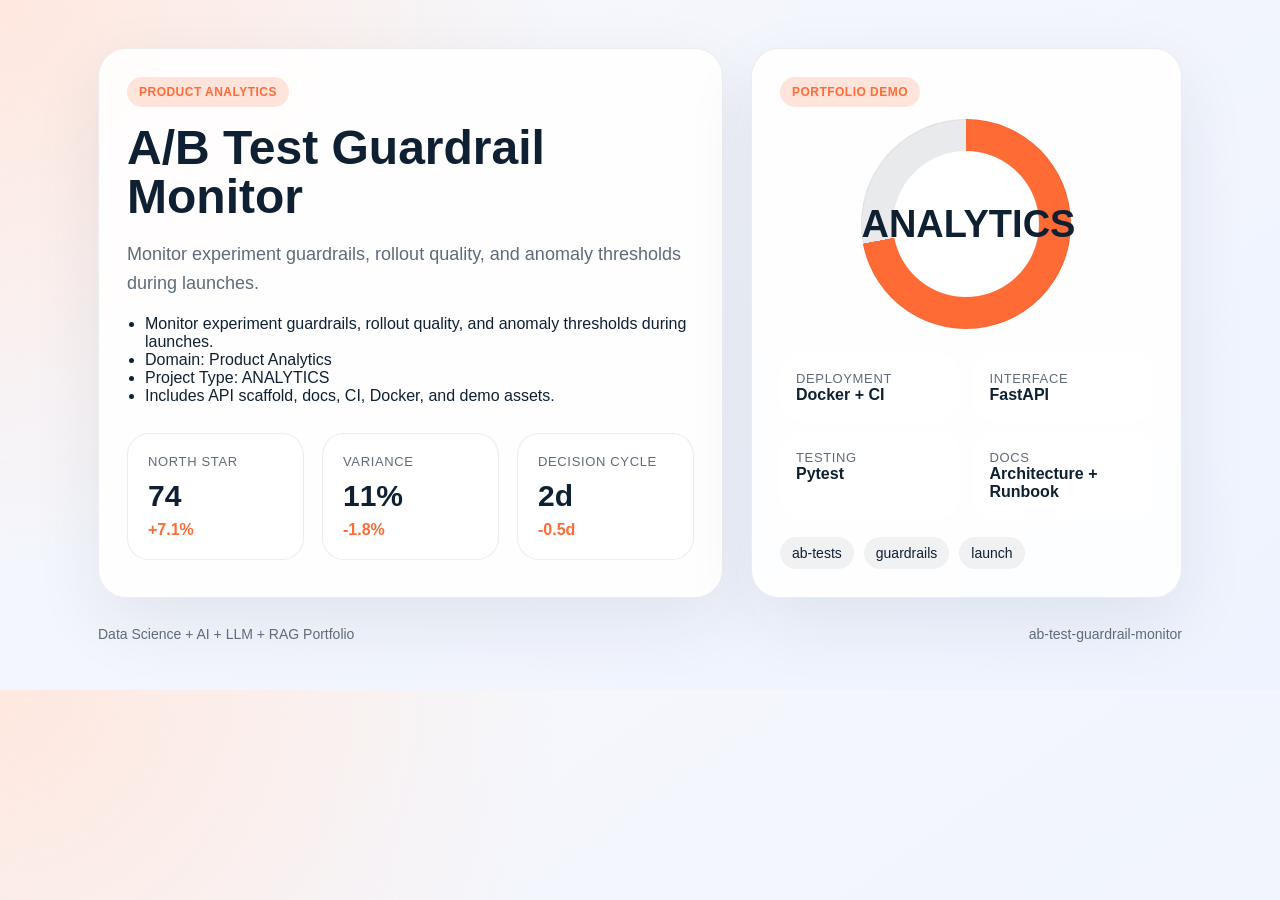
==== demo/index.html @ 271ed6df "Publish production-ready portfolio project" ====
<!doctype html>
        <html lang="en">
        <head>
          <meta charset="utf-8">
          <meta name="viewport" content="width=device-width, initial-scale=1">
          <title>A/B Test Guardrail Monitor</title>
          <style>
            :root {
              --accent: #ff6b35;
              --ink: #102033;
              --muted: #5f6b7a;
              --card: rgba(255,255,255,0.88);
              --bg-1: #f7f8fb;
              --bg-2: #eef3ff;
            }
            * { box-sizing: border-box; }
            body {
              margin: 0;
              font-family: "Avenir Next", "Segoe UI", sans-serif;
              color: var(--ink);
              background:
                radial-gradient(circle at top left, color-mix(in srgb, var(--accent) 16%, white), transparent 38%),
                linear-gradient(145deg, var(--bg-1), var(--bg-2));
            }
            main {
              max-width: 1180px;
              margin: 0 auto;
              padding: 48px;
            }
            .hero {
              display: grid;
              grid-template-columns: 1.45fr 1fr;
              gap: 28px;
              align-items: stretch;
            }
            .panel {
              background: var(--card);
              border: 1px solid rgba(16, 32, 51, 0.08);
              border-radius: 28px;
              padding: 28px;
              box-shadow: 0 24px 70px rgba(16, 32, 51, 0.08);
            }
            .eyebrow {
              display: inline-flex;
              padding: 8px 12px;
              border-radius: 999px;
              background: color-mix(in srgb, var(--accent) 18%, white);
              color: var(--accent);
              font-weight: 700;
              letter-spacing: 0.04em;
              text-transform: uppercase;
              font-size: 12px;
            }
            h1 {
              font-size: 48px;
              line-height: 1.03;
              margin: 16px 0 18px;
            }
            p {
              color: var(--muted);
              font-size: 18px;
              line-height: 1.6;
              margin: 0 0 18px;
            }
            ul {
              margin: 18px 0 0;
              padding-left: 18px;
              color: var(--ink);
            }
            .cards {
              display: grid;
              grid-template-columns: repeat(3, 1fr);
              gap: 18px;
              margin-top: 28px;
            }
            .card {
              background: white;
              border-radius: 22px;
              padding: 20px;
              border: 1px solid rgba(16, 32, 51, 0.08);
            }
            .card span, .meta span {
              display: block;
              color: var(--muted);
              font-size: 13px;
              text-transform: uppercase;
              letter-spacing: 0.05em;
            }
            .card strong {
              display: block;
              font-size: 30px;
              margin: 10px 0 8px;
            }
            .card em {
              color: var(--accent);
              font-style: normal;
              font-weight: 700;
            }
            .visual {
              min-height: 100%;
              display: flex;
              flex-direction: column;
              justify-content: space-between;
            }
            .ring {
              width: 210px;
              height: 210px;
              margin: 12px auto 26px;
              border-radius: 50%;
              background:
                radial-gradient(circle closest-side, white 69%, transparent 70%),
                conic-gradient(var(--accent) 0 72%, rgba(16, 32, 51, 0.09) 72% 100%);
              display: grid;
              place-items: center;
              box-shadow: inset 0 0 0 1px rgba(16, 32, 51, 0.05);
            }
            .ring strong {
              font-size: 38px;
            }
            .meta {
              display: grid;
              grid-template-columns: repeat(2, 1fr);
              gap: 14px;
            }
            .meta article {
              background: white;
              border-radius: 18px;
              padding: 16px;
            }
            .tag-list {
              display: flex;
              flex-wrap: wrap;
              gap: 10px;
              list-style: none;
              padding: 0;
              margin: 20px 0 0;
            }
            .tag-list li {
              padding: 8px 12px;
              border-radius: 999px;
              background: rgba(16, 32, 51, 0.06);
              font-size: 14px;
            }
            .footer {
              margin-top: 28px;
              display: flex;
              justify-content: space-between;
              color: var(--muted);
              font-size: 14px;
            }
          </style>
        </head>
        <body>
          <main>
            <section class="hero">
              <div class="panel">
                <span class="eyebrow">Product Analytics</span>
                <h1>A/B Test Guardrail Monitor</h1>
                <p>Monitor experiment guardrails, rollout quality, and anomaly thresholds during launches.</p>
                <ul>
                  <li>Monitor experiment guardrails, rollout quality, and anomaly thresholds during launches.</li><li>Domain: Product Analytics</li><li>Project Type: ANALYTICS</li><li>Includes API scaffold, docs, CI, Docker, and demo assets.</li>
                </ul>
                <div class="cards">
                  <article class='card'><span>North Star</span><strong>74</strong><em>+7.1%</em></article>
<article class='card'><span>Variance</span><strong>11%</strong><em>-1.8%</em></article>
<article class='card'><span>Decision Cycle</span><strong>2d</strong><em>-0.5d</em></article>
                </div>
              </div>
              <div class="panel visual">
                <div>
                  <span class="eyebrow">Portfolio Demo</span>
                  <div class="ring"><strong>ANALYTICS</strong></div>
                </div>
                <div class="meta">
                  <article><span>Deployment</span><strong>Docker + CI</strong></article>
                  <article><span>Interface</span><strong>FastAPI</strong></article>
                  <article><span>Testing</span><strong>Pytest</strong></article>
                  <article><span>Docs</span><strong>Architecture + Runbook</strong></article>
                </div>
                <ul class="tag-list"><li>ab-tests</li><li>guardrails</li><li>launch</li></ul>
              </div>
            </section>
            <div class="footer">
              <span>Data Science + AI + LLM + RAG Portfolio</span>
              <span>ab-test-guardrail-monitor</span>
            </div>
          </main>
        </body>
        </html>
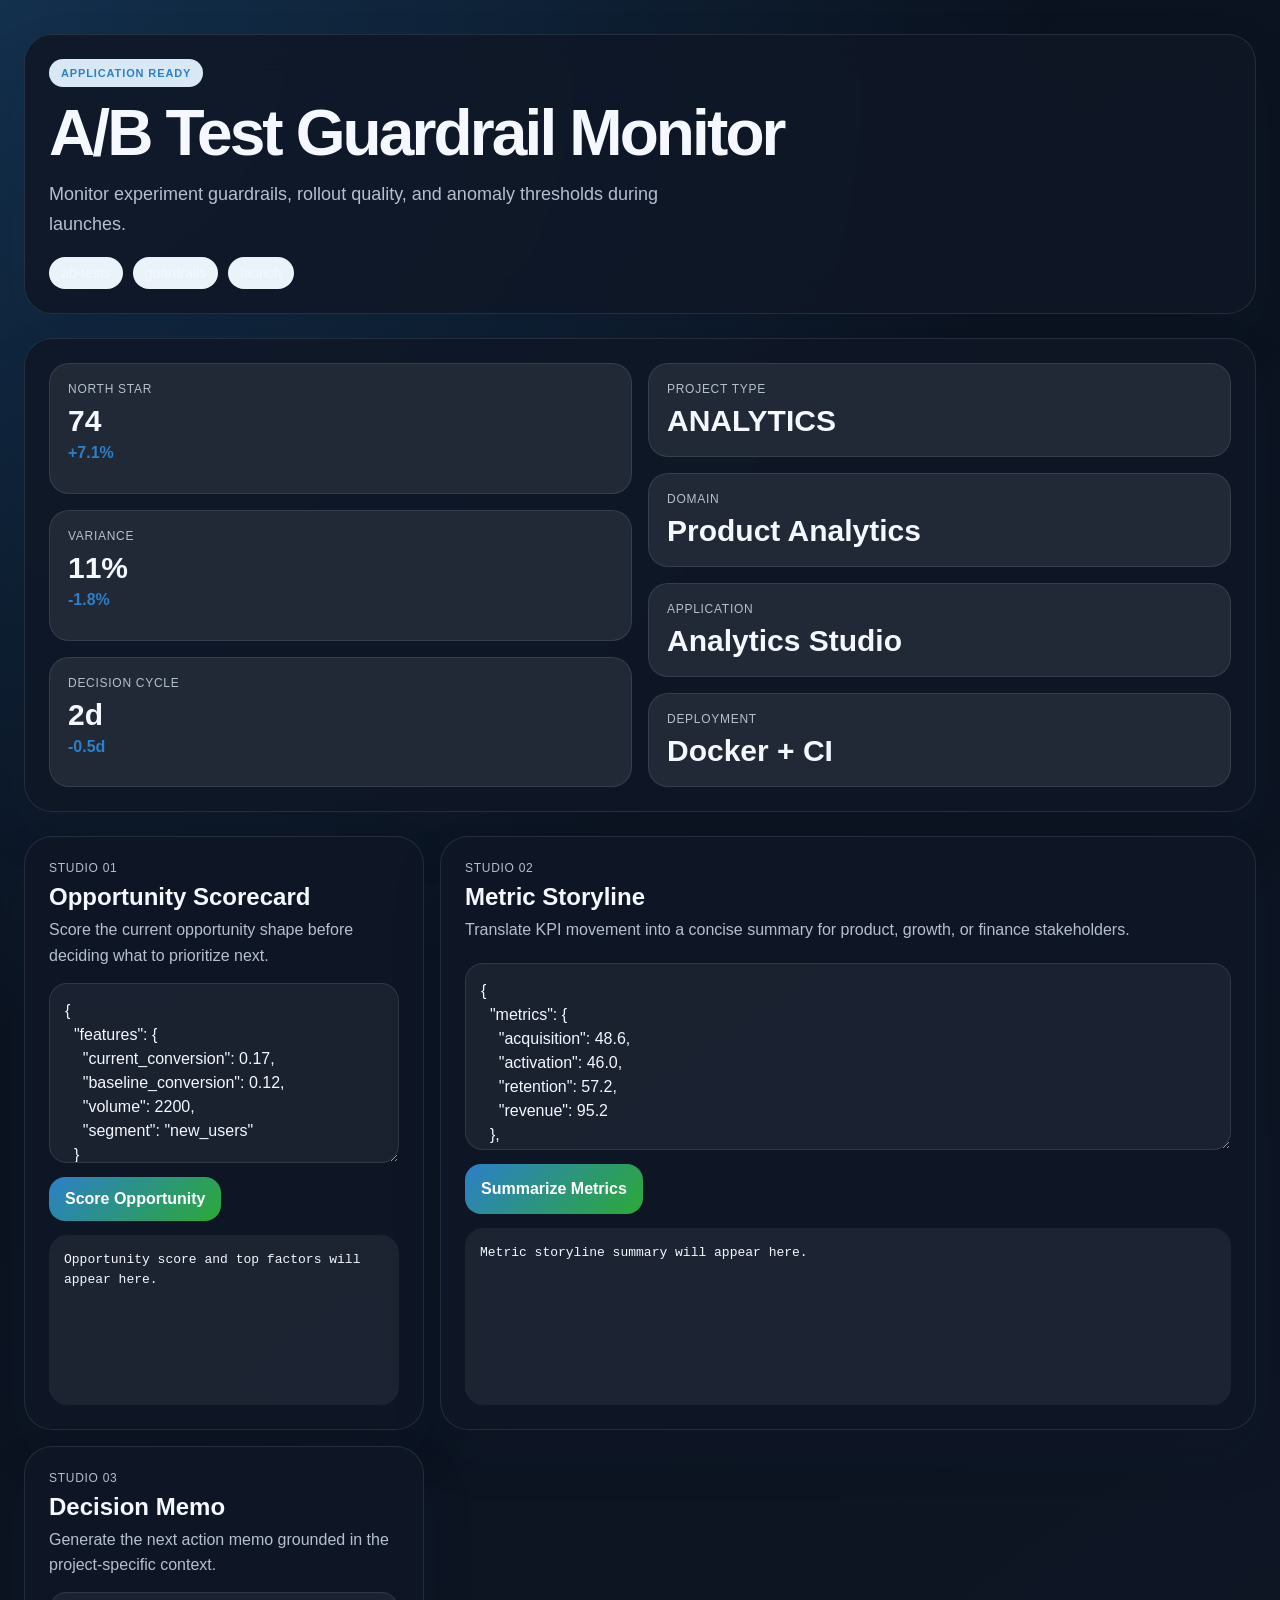
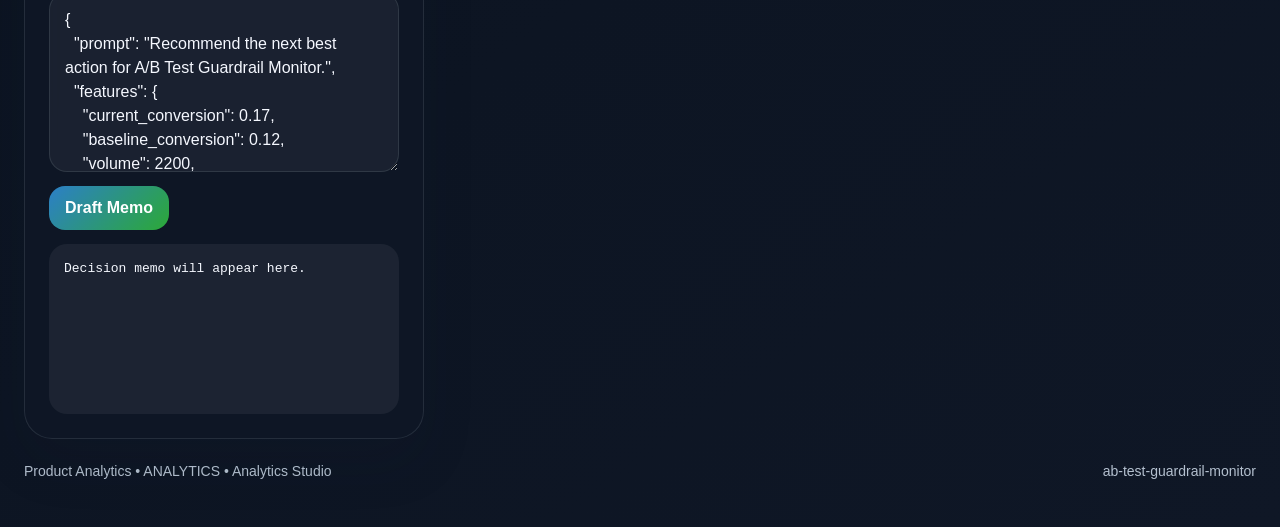
==== commit 17405457: "Publish production-ready portfolio project" ====
--- a/demo/index.html
+++ b/demo/index.html
@@ -5,186 +5,108 @@
           <meta charset="utf-8">
           <meta name="viewport" content="width=device-width, initial-scale=1">
           <title>A/B Test Guardrail Monitor</title>
-          <style>
-            :root {
-              --accent: #ff6b35;
-              --ink: #102033;
-              --muted: #5f6b7a;
-              --card: rgba(255,255,255,0.88);
-              --bg-1: #f7f8fb;
-              --bg-2: #eef3ff;
-            }
-            * { box-sizing: border-box; }
-            body {
-              margin: 0;
-              font-family: "Avenir Next", "Segoe UI", sans-serif;
-              color: var(--ink);
-              background:
-                radial-gradient(circle at top left, color-mix(in srgb, var(--accent) 16%, white), transparent 38%),
-                linear-gradient(145deg, var(--bg-1), var(--bg-2));
-            }
-            main {
-              max-width: 1180px;
-              margin: 0 auto;
-              padding: 48px;
-            }
-            .hero {
-              display: grid;
-              grid-template-columns: 1.45fr 1fr;
-              gap: 28px;
-              align-items: stretch;
-            }
-            .panel {
-              background: var(--card);
-              border: 1px solid rgba(16, 32, 51, 0.08);
-              border-radius: 28px;
-              padding: 28px;
-              box-shadow: 0 24px 70px rgba(16, 32, 51, 0.08);
-            }
-            .eyebrow {
-              display: inline-flex;
-              padding: 8px 12px;
-              border-radius: 999px;
-              background: color-mix(in srgb, var(--accent) 18%, white);
-              color: var(--accent);
-              font-weight: 700;
-              letter-spacing: 0.04em;
-              text-transform: uppercase;
-              font-size: 12px;
-            }
-            h1 {
-              font-size: 48px;
-              line-height: 1.03;
-              margin: 16px 0 18px;
-            }
-            p {
-              color: var(--muted);
-              font-size: 18px;
-              line-height: 1.6;
-              margin: 0 0 18px;
-            }
-            ul {
-              margin: 18px 0 0;
-              padding-left: 18px;
-              color: var(--ink);
-            }
-            .cards {
-              display: grid;
-              grid-template-columns: repeat(3, 1fr);
-              gap: 18px;
-              margin-top: 28px;
-            }
-            .card {
-              background: white;
-              border-radius: 22px;
-              padding: 20px;
-              border: 1px solid rgba(16, 32, 51, 0.08);
-            }
-            .card span, .meta span {
-              display: block;
-              color: var(--muted);
-              font-size: 13px;
-              text-transform: uppercase;
-              letter-spacing: 0.05em;
-            }
-            .card strong {
-              display: block;
-              font-size: 30px;
-              margin: 10px 0 8px;
-            }
-            .card em {
-              color: var(--accent);
-              font-style: normal;
-              font-weight: 700;
-            }
-            .visual {
-              min-height: 100%;
-              display: flex;
-              flex-direction: column;
-              justify-content: space-between;
-            }
-            .ring {
-              width: 210px;
-              height: 210px;
-              margin: 12px auto 26px;
-              border-radius: 50%;
-              background:
-                radial-gradient(circle closest-side, white 69%, transparent 70%),
-                conic-gradient(var(--accent) 0 72%, rgba(16, 32, 51, 0.09) 72% 100%);
-              display: grid;
-              place-items: center;
-              box-shadow: inset 0 0 0 1px rgba(16, 32, 51, 0.05);
-            }
-            .ring strong {
-              font-size: 38px;
-            }
-            .meta {
-              display: grid;
-              grid-template-columns: repeat(2, 1fr);
-              gap: 14px;
-            }
-            .meta article {
-              background: white;
-              border-radius: 18px;
-              padding: 16px;
-            }
-            .tag-list {
-              display: flex;
-              flex-wrap: wrap;
-              gap: 10px;
-              list-style: none;
-              padding: 0;
-              margin: 20px 0 0;
-            }
-            .tag-list li {
-              padding: 8px 12px;
-              border-radius: 999px;
-              background: rgba(16, 32, 51, 0.06);
-              font-size: 14px;
-            }
-            .footer {
-              margin-top: 28px;
-              display: flex;
-              justify-content: space-between;
-              color: var(--muted);
-              font-size: 14px;
-            }
-          </style>
+          <link rel="stylesheet" href="./styles.css">
         </head>
-        <body>
-          <main>
+        <body class="surface-ink">
+          <div class="page layout-stack eyebrow-solid headline-tall modules-3 hero-align-split">
             <section class="hero">
-              <div class="panel">
-                <span class="eyebrow">Product Analytics</span>
-                <h1>A/B Test Guardrail Monitor</h1>
-                <p>Monitor experiment guardrails, rollout quality, and anomaly thresholds during launches.</p>
-                <ul>
-                  <li>Monitor experiment guardrails, rollout quality, and anomaly thresholds during launches.</li><li>Domain: Product Analytics</li><li>Project Type: ANALYTICS</li><li>Includes API scaffold, docs, CI, Docker, and demo assets.</li>
+              <div class="panel hero-copy">
+                <span class="eyebrow" data-health>Analytics Studio</span>
+                <h1 id="project-title">A/B Test Guardrail Monitor</h1>
+                <p id="project-summary" class="lead">Monitor experiment guardrails, rollout quality, and anomaly thresholds during launches.</p>
+                <ul id="project-tags" class="tag-list">
+                  <li>ab-tests</li><li>guardrails</li><li>launch</li>
                 </ul>
-                <div class="cards">
+              </div>
+              <div class="panel hero-side">
+                <div class="metric-grid">
                   <article class='card'><span>North Star</span><strong>74</strong><em>+7.1%</em></article>
 <article class='card'><span>Variance</span><strong>11%</strong><em>-1.8%</em></article>
 <article class='card'><span>Decision Cycle</span><strong>2d</strong><em>-0.5d</em></article>
                 </div>
-              </div>
-              <div class="panel visual">
-                <div>
-                  <span class="eyebrow">Portfolio Demo</span>
-                  <div class="ring"><strong>ANALYTICS</strong></div>
+                <div class="mini-grid">
+                  <article class='mini-card'><span>Project Type</span><strong>ANALYTICS</strong></article><article class='mini-card'><span>Domain</span><strong>Product Analytics</strong></article><article class='mini-card'><span>Application</span><strong>Analytics Studio</strong></article><article class='mini-card'><span>Deployment</span><strong>Docker + CI</strong></article>
                 </div>
-                <div class="meta">
-                  <article><span>Deployment</span><strong>Docker + CI</strong></article>
-                  <article><span>Interface</span><strong>FastAPI</strong></article>
-                  <article><span>Testing</span><strong>Pytest</strong></article>
-                  <article><span>Docs</span><strong>Architecture + Runbook</strong></article>
-                </div>
-                <ul class="tag-list"><li>ab-tests</li><li>guardrails</li><li>launch</li></ul>
               </div>
             </section>
-            <div class="footer">
-              <span>Data Science + AI + LLM + RAG Portfolio</span>
+            <section class="app-grid">
+              <article class="panel module js-module span-normal">
+          <div class="module-header">
+            <span>Studio 01</span>
+            <h2>Opportunity Scorecard</h2>
+            <p>Score the current opportunity shape before deciding what to prioritize next.</p>
+          </div>
+          <textarea class="js-input">{
+  &quot;features&quot;: {
+    &quot;current_conversion&quot;: 0.17,
+    &quot;baseline_conversion&quot;: 0.12,
+    &quot;volume&quot;: 2200,
+    &quot;segment&quot;: &quot;new_users&quot;
+  }
+}</textarea>
+          <div class="button-row">
+            <button class="js-run" data-endpoint="/score" data-input-mode="json">Score Opportunity</button>
+          </div>
+          <pre class="js-output">Opportunity score and top factors will appear here.</pre>
+        </article>
+<article class="panel module js-module span-wide">
+          <div class="module-header">
+            <span>Studio 02</span>
+            <h2>Metric Storyline</h2>
+            <p>Translate KPI movement into a concise summary for product, growth, or finance stakeholders.</p>
+          </div>
+          <textarea class="js-input">{
+  &quot;metrics&quot;: {
+    &quot;acquisition&quot;: 48.6,
+    &quot;activation&quot;: 46.0,
+    &quot;retention&quot;: 57.2,
+    &quot;revenue&quot;: 95.2
+  },
+  &quot;baseline&quot;: {
+    &quot;acquisition&quot;: 44.71,
+    &quot;activation&quot;: 42.32,
+    &quot;retention&quot;: 52.62,
+    &quot;revenue&quot;: 87.58
+  }
+}</textarea>
+          <div class="button-row">
+            <button class="js-run" data-endpoint="/analyze" data-input-mode="json">Summarize Metrics</button>
+          </div>
+          <pre class="js-output">Metric storyline summary will appear here.</pre>
+        </article>
+<article class="panel module js-module span-normal">
+          <div class="module-header">
+            <span>Studio 03</span>
+            <h2>Decision Memo</h2>
+            <p>Generate the next action memo grounded in the project-specific context.</p>
+          </div>
+          <textarea class="js-input">{
+  &quot;prompt&quot;: &quot;Recommend the next best action for A/B Test Guardrail Monitor.&quot;,
+  &quot;features&quot;: {
+    &quot;current_conversion&quot;: 0.17,
+    &quot;baseline_conversion&quot;: 0.12,
+    &quot;volume&quot;: 2200,
+    &quot;segment&quot;: &quot;new_users&quot;
+  },
+  &quot;metrics&quot;: {
+    &quot;acquisition&quot;: 48.6,
+    &quot;activation&quot;: 46.0,
+    &quot;retention&quot;: 57.2,
+    &quot;revenue&quot;: 95.2
+  }
+}</textarea>
+          <div class="button-row">
+            <button class="js-run" data-endpoint="/recommend" data-input-mode="json">Draft Memo</button>
+          </div>
+          <pre class="js-output">Decision memo will appear here.</pre>
+        </article>
+            </section>
+            <footer class="footer">
+              <span>Product Analytics • ANALYTICS • Analytics Studio</span>
               <span>ab-test-guardrail-monitor</span>
-            </div>
-          </main>
+            </footer>
+          </div>
+          <script id="bootstrap-data" type="application/json">{"project": {"slug": "ab-test-guardrail-monitor", "title": "A/B Test Guardrail Monitor", "project_type": "analytics", "domain": "Product Analytics", "summary": "Monitor experiment guardrails, rollout quality, and anomaly thresholds during launches.", "tags": ["ab-tests", "guardrails", "launch"]}, "app_archetype": "studio", "ui_profile": {"layout": "stack", "surface": "ink", "font_stack": "\"Avenir Next\", \"Segoe UI\", sans-serif", "radius": 28, "shadow": 54, "eyebrow_style": "solid", "module_columns": 3, "hero_align": "split", "headline_mode": "tall"}, "app_modules": [{"label": "Studio 01", "title": "Opportunity Scorecard", "description": "Score the current opportunity shape before deciding what to prioritize next.", "endpoint": "/score", "input_mode": "json", "cta": "Score Opportunity", "prefill": "{\n  \"features\": {\n    \"current_conversion\": 0.17,\n    \"baseline_conversion\": 0.12,\n    \"volume\": 2200,\n    \"segment\": \"new_users\"\n  }\n}", "hint": "Opportunity score and top factors will appear here.", "span": "normal"}, {"label": "Studio 02", "title": "Metric Storyline", "description": "Translate KPI movement into a concise summary for product, growth, or finance stakeholders.", "endpoint": "/analyze", "input_mode": "json", "cta": "Summarize Metrics", "prefill": "{\n  \"metrics\": {\n    \"acquisition\": 48.6,\n    \"activation\": 46.0,\n    \"retention\": 57.2,\n    \"revenue\": 95.2\n  },\n  \"baseline\": {\n    \"acquisition\": 44.71,\n    \"activation\": 42.32,\n    \"retention\": 52.62,\n    \"revenue\": 87.58\n  }\n}", "hint": "Metric storyline summary will appear here.", "span": "wide"}, {"label": "Studio 03", "title": "Decision Memo", "description": "Generate the next action memo grounded in the project-specific context.", "endpoint": "/recommend", "input_mode": "json", "cta": "Draft Memo", "prefill": "{\n  \"prompt\": \"Recommend the next best action for A/B Test Guardrail Monitor.\",\n  \"features\": {\n    \"current_conversion\": 0.17,\n    \"baseline_conversion\": 0.12,\n    \"volume\": 2200,\n    \"segment\": \"new_users\"\n  },\n  \"metrics\": {\n    \"acquisition\": 48.6,\n    \"activation\": 46.0,\n    \"retention\": 57.2,\n    \"revenue\": 95.2\n  }\n}", "hint": "Decision memo will appear here.", "span": "normal"}], "sample_features": {"current_conversion": 0.17, "baseline_conversion": 0.12, "volume": 2200, "segment": "new_users"}, "sample_metrics": {"acquisition": 48.6, "activation": 46.0, "retention": 57.2, "revenue": 95.2}, "knowledge_base": ["A/B Test Guardrail Monitor is positioned as a Product Analytics starter that emphasizes fast iteration, clear documentation, and production-friendly interfaces.", "The primary value proposition is: Monitor experiment guardrails, rollout quality, and anomaly thresholds during launches.", "Recommended operating model: ship a small API, add observability, validate outputs with stakeholder review, and monitor the top business KPI every week.", "Typical stakeholders include analytics, operations, product, and leadership teams working on ab-tests, guardrails, launch."], "dashboard_metrics": [{"label": "North Star", "value": "74", "delta": "+7.1%"}, {"label": "Variance", "value": "11%", "delta": "-1.8%"}, {"label": "Decision Cycle", "value": "2d", "delta": "-0.5d"}]}</script>
+          <script src="./app.js"></script>
         </body>
         </html>
--- a/demo/styles.css
+++ b/demo/styles.css
@@ -0,0 +1,348 @@
+
+:root {
+  --accent: #2c7fc8;
+  --accent-2: #2ca937;
+  --accent-soft: color-mix(in srgb, var(--accent) 18%, white);
+  --radius: 28px;
+  --shadow-size: 54px;
+  --font-stack: "Avenir Next", "Segoe UI", sans-serif;
+  --bg: #f4f7fb;
+  --card: rgba(255, 255, 255, 0.86);
+  --line: rgba(16, 32, 51, 0.08);
+  --ink: #102033;
+  --muted: #5f6b7a;
+  --output-bg: #0d1b2e;
+  --output-ink: #dae8ff;
+}
+* { box-sizing: border-box; }
+html, body { margin: 0; min-height: 100%; }
+body {
+  font-family: var(--font-stack);
+  color: var(--ink);
+  background: linear-gradient(145deg, #f8fbff, var(--bg));
+}
+body.surface-mist {
+  --bg: #eef4fb;
+  background:
+    radial-gradient(circle at top left, color-mix(in srgb, var(--accent) 18%, white), transparent 34%),
+    linear-gradient(145deg, #fbfdff, var(--bg));
+}
+body.surface-aurora {
+  --bg: #edf1ff;
+  background:
+    radial-gradient(circle at 0% 0%, color-mix(in srgb, var(--accent) 22%, white), transparent 38%),
+    radial-gradient(circle at 100% 100%, color-mix(in srgb, var(--accent-2) 20%, white), transparent 28%),
+    linear-gradient(135deg, #f7f8ff, var(--bg));
+}
+body.surface-sand {
+  --bg: #f5efe8;
+  --card: rgba(255, 251, 246, 0.9);
+  background:
+    linear-gradient(135deg, rgba(255,255,255,0.82), rgba(245, 239, 232, 0.98)),
+    radial-gradient(circle at top right, color-mix(in srgb, var(--accent) 16%, white), transparent 32%);
+}
+body.surface-slate {
+  --bg: #ecf0f7;
+  --card: rgba(248, 250, 255, 0.88);
+  background:
+    linear-gradient(160deg, #f7f9fc, var(--bg)),
+    radial-gradient(circle at bottom left, color-mix(in srgb, var(--accent-2) 16%, white), transparent 34%);
+}
+body.surface-paper {
+  --bg: #f8f8f4;
+  --card: rgba(255,255,255,0.93);
+  background:
+    linear-gradient(180deg, #fffefb, var(--bg));
+}
+body.surface-ink {
+  --bg: #0f1726;
+  --card: rgba(15, 23, 38, 0.88);
+  --line: rgba(226, 238, 255, 0.1);
+  --ink: #f5f8ff;
+  --muted: #b4c0cf;
+  --output-bg: rgba(255,255,255,0.06);
+  --output-ink: #f5f8ff;
+  background:
+    radial-gradient(circle at top left, color-mix(in srgb, var(--accent) 28%, transparent), transparent 42%),
+    linear-gradient(145deg, #09111d, var(--bg));
+}
+.page {
+  max-width: 1360px;
+  margin: 0 auto;
+  padding: 34px 24px 48px;
+  display: grid;
+  gap: 24px;
+}
+.panel {
+  background: var(--card);
+  border: 1px solid var(--line);
+  border-radius: var(--radius);
+  box-shadow: 0 24px var(--shadow-size) rgba(16, 32, 51, 0.1);
+  backdrop-filter: blur(18px);
+}
+.hero {
+  display: grid;
+  gap: 24px;
+}
+.hero-copy,
+.hero-side,
+.module {
+  padding: 24px;
+}
+.eyebrow {
+  display: inline-flex;
+  align-items: center;
+  gap: 8px;
+  padding: 8px 12px;
+  border-radius: 999px;
+  background: var(--accent-soft);
+  color: var(--accent);
+  text-transform: uppercase;
+  letter-spacing: 0.08em;
+  font-size: 11px;
+  font-weight: 800;
+}
+.page.eyebrow-outline .eyebrow {
+  background: transparent;
+  border: 1px solid color-mix(in srgb, var(--accent) 40%, white);
+}
+.page.eyebrow-soft .eyebrow {
+  background: color-mix(in srgb, var(--accent) 12%, white);
+  color: color-mix(in srgb, var(--accent) 82%, black);
+}
+h1 {
+  margin: 14px 0 12px;
+  font-size: clamp(2.2rem, 5vw, 4.4rem);
+  line-height: 0.96;
+  letter-spacing: -0.045em;
+}
+.page.headline-compact h1 { max-width: 10ch; }
+.page.headline-tall h1 { line-height: 1.03; font-size: clamp(2.4rem, 5vw, 4.8rem); }
+.lead {
+  margin: 0;
+  font-size: 18px;
+  line-height: 1.68;
+  color: var(--muted);
+  max-width: 62ch;
+}
+.tag-list {
+  list-style: none;
+  display: flex;
+  flex-wrap: wrap;
+  gap: 10px;
+  margin: 18px 0 0;
+  padding: 0;
+}
+.tag-list li {
+  padding: 8px 12px;
+  border-radius: 999px;
+  background: color-mix(in srgb, var(--accent) 10%, white);
+  color: var(--ink);
+  font-size: 14px;
+}
+.hero-side {
+  display: grid;
+  gap: 16px;
+}
+.metric-grid,
+.mini-grid,
+.app-grid {
+  display: grid;
+  gap: 16px;
+}
+.card,
+.mini-card {
+  background: color-mix(in srgb, var(--card) 92%, white);
+  border: 1px solid var(--line);
+  border-radius: calc(var(--radius) - 8px);
+  padding: 18px;
+}
+.card span,
+.mini-card span,
+.module-header span {
+  display: block;
+  color: var(--muted);
+  text-transform: uppercase;
+  letter-spacing: 0.06em;
+  font-size: 12px;
+}
+.card strong,
+.mini-card strong {
+  display: block;
+  margin-top: 8px;
+  font-size: 30px;
+}
+.card em {
+  display: inline-block;
+  margin-top: 6px;
+  font-style: normal;
+  color: var(--accent);
+  font-weight: 700;
+}
+.module {
+  display: grid;
+  gap: 14px;
+}
+.module-header h2 {
+  margin: 8px 0 6px;
+  font-size: 24px;
+}
+.module-header p {
+  margin: 0;
+  color: var(--muted);
+  line-height: 1.6;
+}
+textarea,
+button {
+  font: inherit;
+}
+textarea {
+  width: 100%;
+  min-height: 180px;
+  resize: vertical;
+  border: 1px solid var(--line);
+  border-radius: calc(var(--radius) - 10px);
+  padding: 15px;
+  background: rgba(255,255,255,0.82);
+  color: var(--ink);
+  line-height: 1.5;
+}
+body.surface-ink textarea {
+  background: rgba(255,255,255,0.05);
+}
+.module-input-text {
+  min-height: 110px;
+}
+.button-row {
+  display: flex;
+  flex-wrap: wrap;
+  gap: 10px;
+}
+button {
+  border: 0;
+  border-radius: 16px;
+  background: linear-gradient(135deg, var(--accent), var(--accent-2));
+  color: white;
+  padding: 13px 16px;
+  font-weight: 700;
+  cursor: pointer;
+}
+pre {
+  margin: 0;
+  white-space: pre-wrap;
+  word-break: break-word;
+  background: var(--output-bg);
+  color: var(--output-ink);
+  border-radius: calc(var(--radius) - 10px);
+  padding: 15px;
+  min-height: 170px;
+  line-height: 1.58;
+  font-size: 13px;
+  overflow: auto;
+}
+.footer {
+  display: flex;
+  justify-content: space-between;
+  color: var(--muted);
+  font-size: 14px;
+}
+.page.layout-horizon .hero {
+  grid-template-columns: 1.45fr 1fr;
+  align-items: stretch;
+}
+.page.layout-horizon.modules-2 .app-grid,
+.page.layout-horizon.modules-3 .app-grid {
+  grid-template-columns: repeat(3, minmax(0, 1fr));
+}
+.page.layout-rail .hero {
+  grid-template-columns: 0.92fr 1.08fr;
+}
+.page.layout-rail .hero-copy {
+  padding-top: 34px;
+}
+.page.layout-rail .app-grid {
+  grid-template-columns: repeat(2, minmax(0, 1fr));
+}
+.page.layout-folio .hero {
+  grid-template-columns: 1fr;
+}
+.page.layout-folio .hero-copy {
+  text-align: center;
+}
+.page.layout-folio .lead {
+  margin-inline: auto;
+}
+.page.layout-folio .tag-list {
+  justify-content: center;
+}
+.page.layout-folio .metric-grid {
+  grid-template-columns: repeat(3, minmax(0, 1fr));
+}
+.page.layout-folio .mini-grid {
+  grid-template-columns: repeat(4, minmax(0, 1fr));
+}
+.page.layout-folio .app-grid {
+  grid-template-columns: repeat(2, minmax(0, 1fr));
+}
+.page.layout-board .hero {
+  grid-template-columns: 1fr;
+}
+.page.layout-board .hero-side {
+  grid-template-columns: 1.2fr 0.8fr;
+  align-items: start;
+}
+.page.layout-board .metric-grid {
+  grid-template-columns: repeat(3, minmax(0, 1fr));
+}
+.page.layout-board .app-grid {
+  grid-template-columns: repeat(4, minmax(0, 1fr));
+}
+.page.layout-stack .hero {
+  grid-template-columns: 1fr;
+}
+.page.layout-stack .hero-side {
+  grid-template-columns: repeat(2, minmax(0, 1fr));
+}
+.page.layout-stack .app-grid {
+  grid-template-columns: repeat(3, minmax(0, 1fr));
+}
+.page.layout-console .hero {
+  grid-template-columns: 1.1fr 0.9fr;
+}
+.page.layout-console .panel,
+.page.layout-console .card,
+.page.layout-console .mini-card {
+  border-radius: 18px;
+}
+.page.modules-2 .app-grid {
+  grid-template-columns: repeat(2, minmax(0, 1fr));
+}
+.module.span-wide {
+  grid-column: span 2;
+}
+.hero-align-center .hero-copy {
+  text-align: center;
+}
+.hero-align-center .lead,
+.hero-align-center .tag-list {
+  margin-inline: auto;
+  justify-content: center;
+}
+@media (max-width: 1120px) {
+  .page.layout-horizon .hero,
+  .page.layout-rail .hero,
+  .page.layout-console .hero,
+  .page.layout-board .hero-side,
+  .page.layout-folio .mini-grid,
+  .page.layout-stack .hero-side,
+  .page.modules-2 .app-grid,
+  .page.layout-board .app-grid,
+  .page.layout-stack .app-grid,
+  .page.layout-horizon.modules-3 .app-grid,
+  .page.layout-folio .app-grid {
+    grid-template-columns: 1fr;
+  }
+  .module.span-wide {
+    grid-column: auto;
+  }
+}
